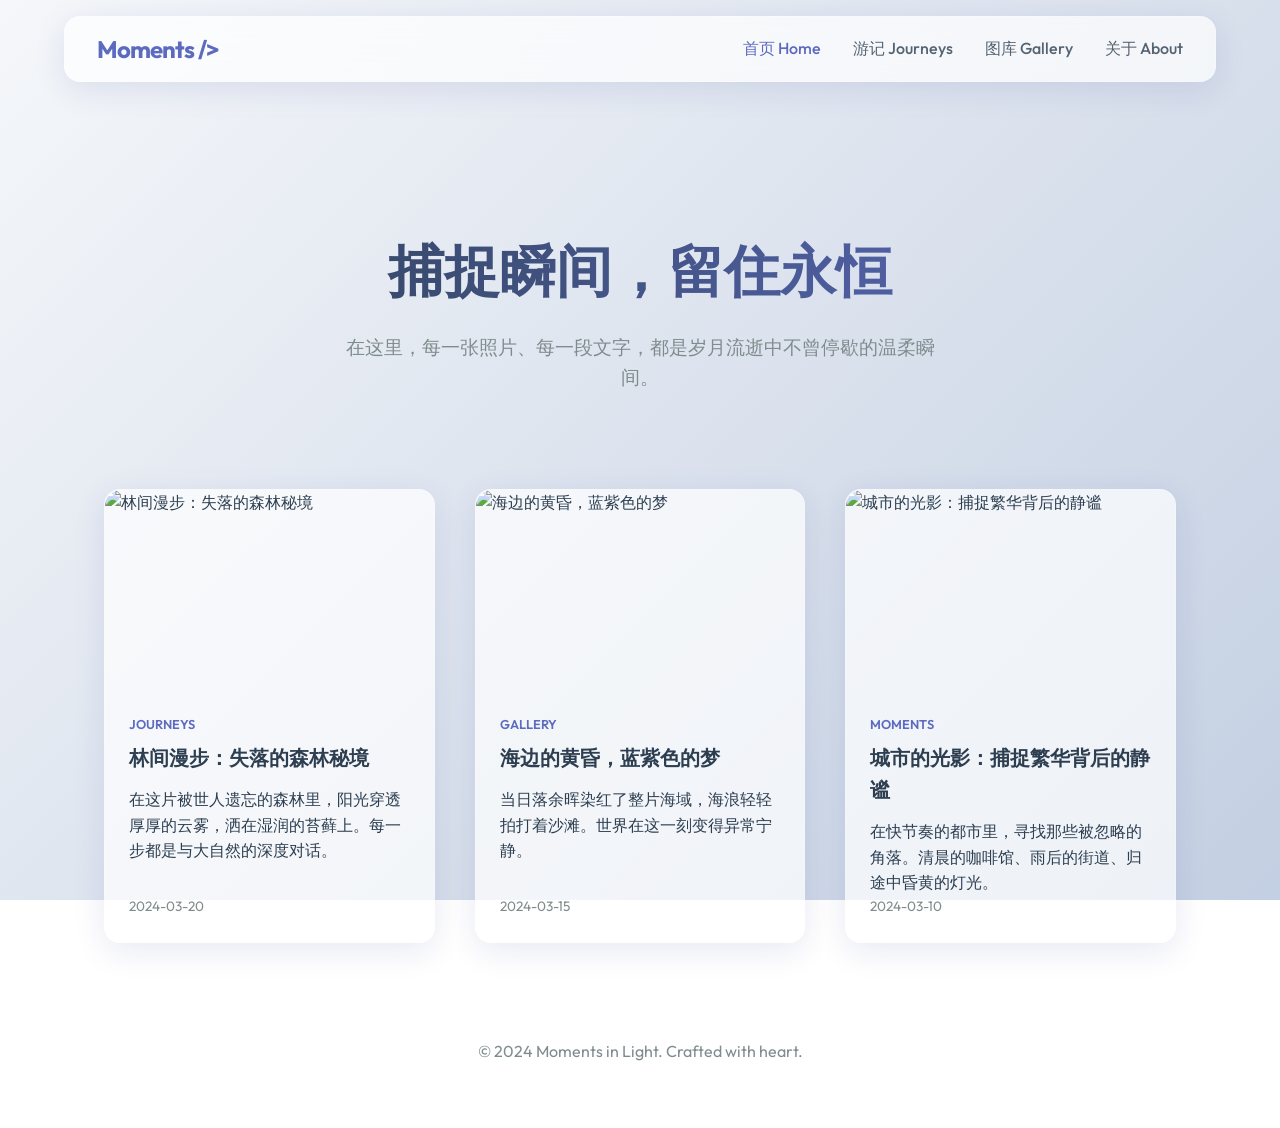
==== index.html @ 0f84ad77 "Initial commit for Moments blog" ====
<!DOCTYPE html>
<html lang="zh-CN">
<head>
    <meta charset="UTF-8">
    <meta name="viewport" content="width=device-width, initial-scale=1.0">
    <title>Moments in Light | 个人日志博客</title>
    <meta name="description" content="记录生活的美好瞬间，分享旅行、摄影与思考。">
    <link rel="preconnect" href="https://fonts.googleapis.com">
    <link rel="preconnect" href="https://fonts.gstatic.com" crossorigin>
    <link href="https://fonts.googleapis.com/css2?family=Outfit:wght@300;400;500;700&display=swap" rel="stylesheet">
    <link rel="stylesheet" href="style.css">
</head>
<body data-category="All">

    <header>
        <nav class="glass">
            <a href="index.html" class="logo">Moments /></a>
            <ul class="nav-links">
                <li><a href="index.html" class="active">首页 Home</a></li>
                <li><a href="journeys.html">游记 Journeys</a></li>
                <li><a href="gallery.html">图库 Gallery</a></li>
                <li><a href="about.html">关于 About</a></li>
            </ul>
        </nav>
    </header>

    <main>
        <section class="hero fade-in">
            <h1>捕捉瞬间，留住永恒</h1>
            <p>在这里，每一张照片、每一段文字，都是岁月流逝中不曾停歇的温柔瞬间。</p>
        </section>

        <section class="container">
            <div id="posts-grid" class="blog-grid fade-in">
                <!-- Posts will be dynamically loaded here by JS -->
                <div class="loading-placeholder">正在加载内容...</div>
            </div>
        </section>
    </main>

    <footer>
        <p>&copy; 2024 Moments in Light. Crafted with heart.</p>
    </footer>

    <script src="main.js"></script>
</body>
</html>
---- style.css ----
:root {
  --primary-color: #5c6bc0;
  --text-color: #2c3e50;
  --secondary-text: #7f8c8d;
  --bg-gradient: linear-gradient(135deg, #f5f7fa 0%, #c3cfe2 100%);
  --card-bg: rgba(255, 255, 255, 0.7);
  --glass-blur: 15px;
  --border-radius: 16px;
  --shadow: 0 8px 32px 0 rgba(31, 38, 135, 0.1);
  --transition: all 0.3s ease;
}

* {
  margin: 0;
  padding: 0;
  box-sizing: border-box;
}

body {
  font-family: 'Outfit', -apple-system, BlinkMacSystemFont, "Segoe UI", Roboto, Helvetica, Arial, sans-serif;
  background: var(--bg-gradient);
  background-attachment: fixed;
  color: var(--text-color);
  min-height: 100vh;
  line-height: 1.6;
}

/* Glassmorphism Classes */
.glass {
  background: var(--card-bg);
  backdrop-filter: blur(var(--glass-blur));
  -webkit-backdrop-filter: blur(var(--glass-blur));
  border-radius: var(--border-radius);
  border: 1px solid rgba(255, 255, 255, 0.18);
  box-shadow: var(--shadow);
}

/* Header & Nav */
header {
  position: sticky;
  top: 0;
  z-index: 1000;
  padding: 1rem 5%;
}

nav {
  display: flex;
  justify-content: space-between;
  align-items: center;
  padding: 0.8rem 2rem;
}

.logo {
  font-size: 1.5rem;
  font-weight: 700;
  color: var(--primary-color);
  text-decoration: none;
  letter-spacing: -1px;
}

.nav-links {
  display: flex;
  gap: 2rem;
  list-style: none;
}

.nav-links a {
  text-decoration: none;
  color: var(--text-color);
  font-weight: 500;
  transition: var(--transition);
  opacity: 0.8;
}

.nav-links a:hover, .nav-links a.active {
  opacity: 1;
  color: var(--primary-color);
}

/* Hero Section */
.hero {
  padding: 8rem 5% 4rem;
  text-align: center;
}

.hero h1 {
  font-size: 3.5rem;
  margin-bottom: 1rem;
  background: linear-gradient(to right, #2c3e50, #5c6bc0);
  -webkit-background-clip: text;
  -webkit-text-fill-color: transparent;
}

.hero p {
  font-size: 1.2rem;
  color: var(--secondary-text);
  max-width: 600px;
  margin: 0 auto;
}

/* Blog Grid */
.container {
  max-width: 1200px;
  margin: 0 auto;
  padding: 2rem 5%;
}

.blog-grid {
  display: grid;
  grid-template-columns: repeat(auto-fill, minmax(300px, 1fr));
  gap: 2.5rem;
}

.blog-card {
  overflow: hidden;
  transition: var(--transition);
  cursor: pointer;
  display: flex;
  flex-direction: column;
}

.blog-card:hover {
  transform: translateY(-10px);
}

.card-image {
  width: 100%;
  height: 200px;
  object-fit: cover;
  border-radius: var(--border-radius) var(--border-radius) 0 0;
}

.card-content {
  padding: 1.5rem;
  flex-grow: 1;
  display: flex;
  flex-direction: column;
}

.card-category {
  font-size: 0.8rem;
  color: var(--primary-color);
  font-weight: 600;
  text-transform: uppercase;
  margin-bottom: 0.5rem;
}

.card-title {
  font-size: 1.25rem;
  margin-bottom: 0.8rem;
}

.card-meta {
  font-size: 0.85rem;
  color: var(--secondary-text);
  margin-top: auto;
}

/* Post Content */
.post-header {
  padding: 6rem 5% 2rem;
  text-align: center;
}

.post-banner {
  width: 100%;
  max-height: 500px;
  object-fit: cover;
  border-radius: var(--border-radius);
  margin: 2rem 0;
}

.post-content {
  max-width: 800px;
  margin: 0 auto;
  padding: 2rem 0;
}

.back-btn {
  display: inline-block;
  margin-bottom: 2rem;
  text-decoration: none;
  color: var(--primary-color);
  font-weight: 600;
}

/* Animations */
@keyframes fadeIn {
  from { opacity: 0; transform: translateY(20px); }
  to { opacity: 1; transform: translateY(0); }
}

.fade-in {
  animation: fadeIn 0.8s ease forwards;
}

/* Footer */
footer {
  text-align: center;
  padding: 4rem 5%;
  color: var(--secondary-text);
}

/* Mobile Responsiveness */
@media (max-width: 768px) {
  .hero h1 { font-size: 2.5rem; }
  .nav-links { display: none; } /* Could add a hamburger menu late */
}
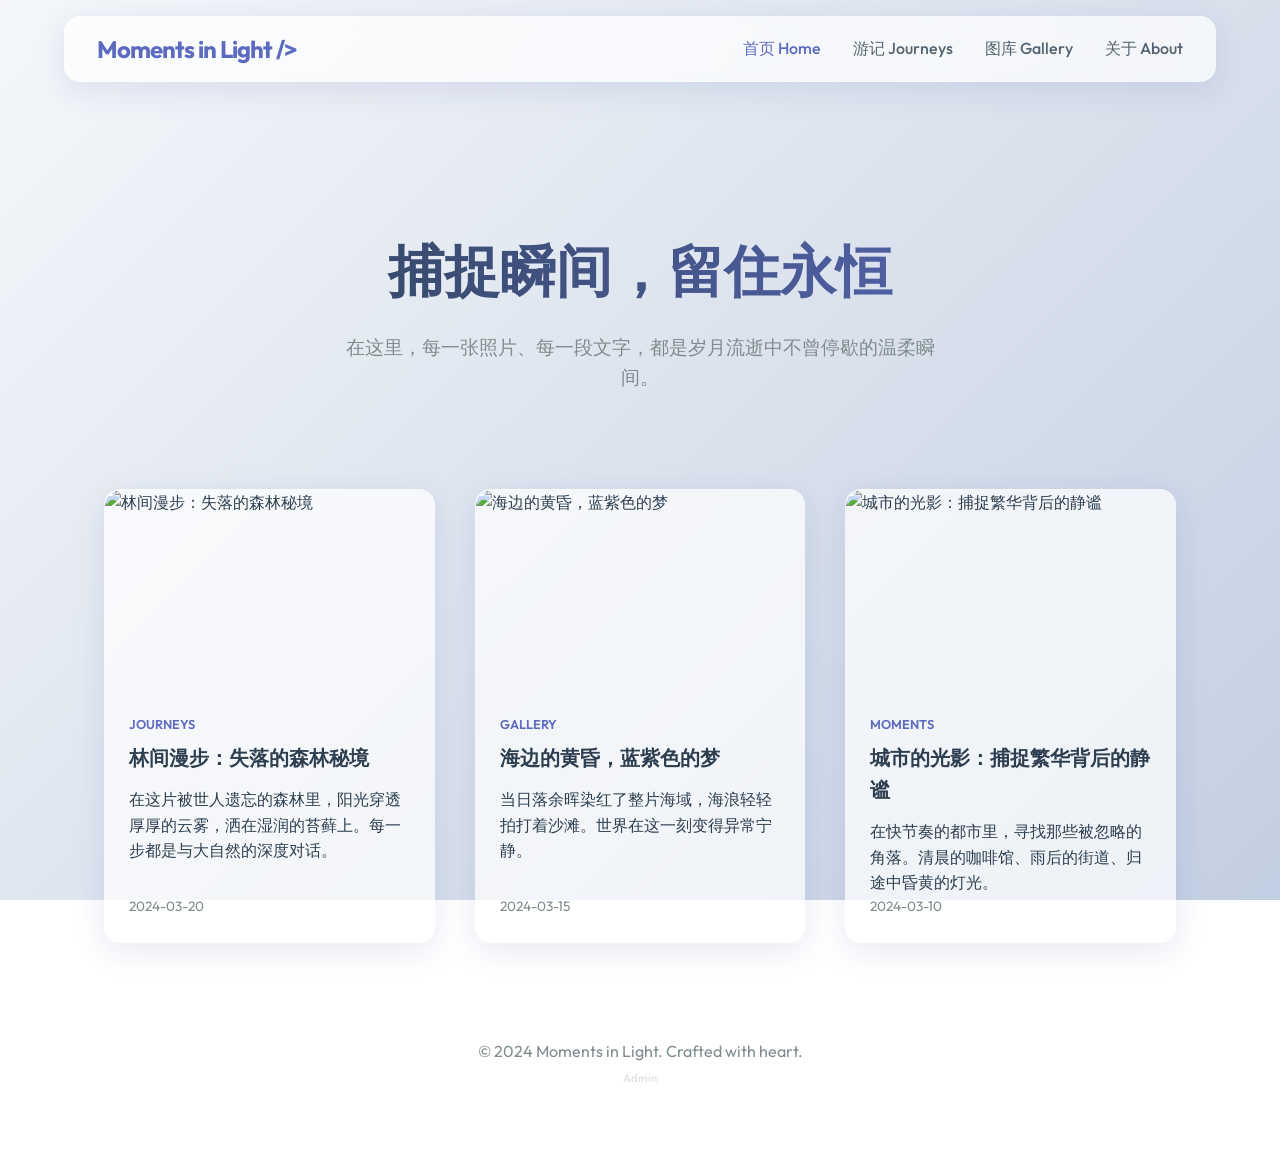
==== commit e5013637: "Implement Admin Dashboard and dynamic site config" ====
--- a/index.html
+++ b/index.html
@@ -10,7 +10,7 @@
     <link href="https://fonts.googleapis.com/css2?family=Outfit:wght@300;400;500;700&display=swap" rel="stylesheet">
     <link rel="stylesheet" href="style.css">
 </head>
-<body data-category="All">
+<body id="home-page" data-category="All">
 
     <header>
         <nav class="glass">
@@ -40,6 +40,7 @@
 
     <footer>
         <p>&copy; 2024 Moments in Light. Crafted with heart.</p>
+        <a href="admin.html" style="font-size: 0.7rem; opacity: 0.3; text-decoration: none; color: inherit;">Admin</a>
     </footer>
 
     <script src="main.js"></script>
